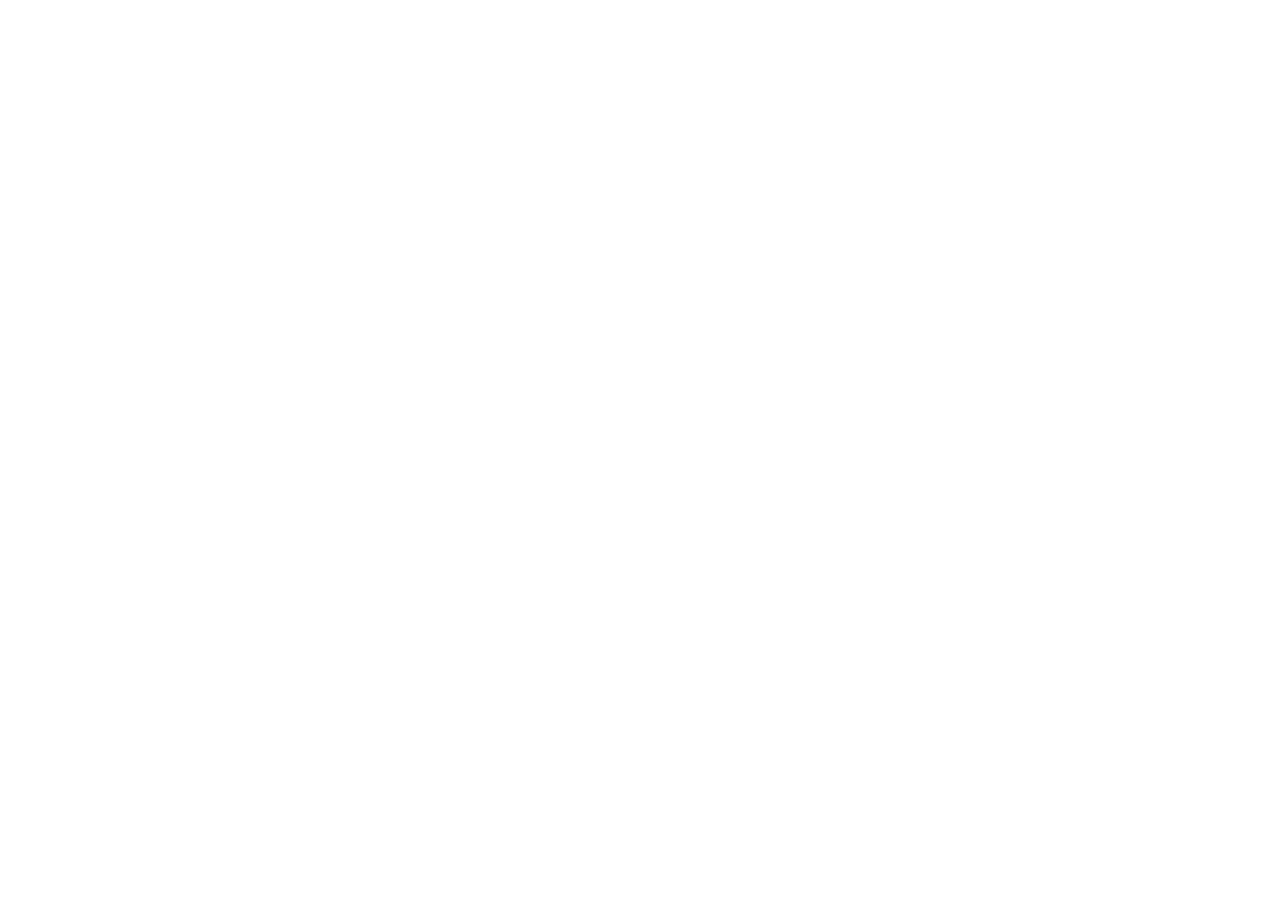
==== index.html @ 191d2262 "Initial commit and add global styles" ====
<!DOCTYPE html>
<html lang="en">
<head>
    <meta charset="UTF-8">
    <meta http-equiv="X-UA-Compatible" content="IE=edge">
    <meta name="viewport" content="width=device-width, initial-scale=1.0">
    <title>Countries</title>

    <!-- Styles -->
    <link rel="stylesheet" href="css/normalize.css">
    <link rel="stylesheet" href="css/styles.css">
</head>
<body>
    

    <script src="js/main.js"></script>
</body>
</html>
---- css/styles.css ----
/* GLOBAL STYLES */

html {
    height: 100%;
    box-sizing: border-box;
    scroll-behavior: smooth;
}

*,
*::before,
*::after {
    box-sizing: inherit;
}

body {
    display: flex;
    flex-direction: column;
    height: 100%;
    padding: 0;
    margin: 0;
    font-size: 16px;
    line-height: 1.5;
    font-family: "Arial", sans-serif;
    background-color: #fff;
    color: #222;
}

img {
    max-width: 100%;
    height: auto;
}

/* CONTAINER */

.container {
    width: 100%;
    max-width: 1200px;
    padding-left: 50px;
    padding-right: 50px;
    margin-right: auto;
    margin-left: auto;
}

/* MAIN-CONTENT */

main {
    flex-grow: 1;
}
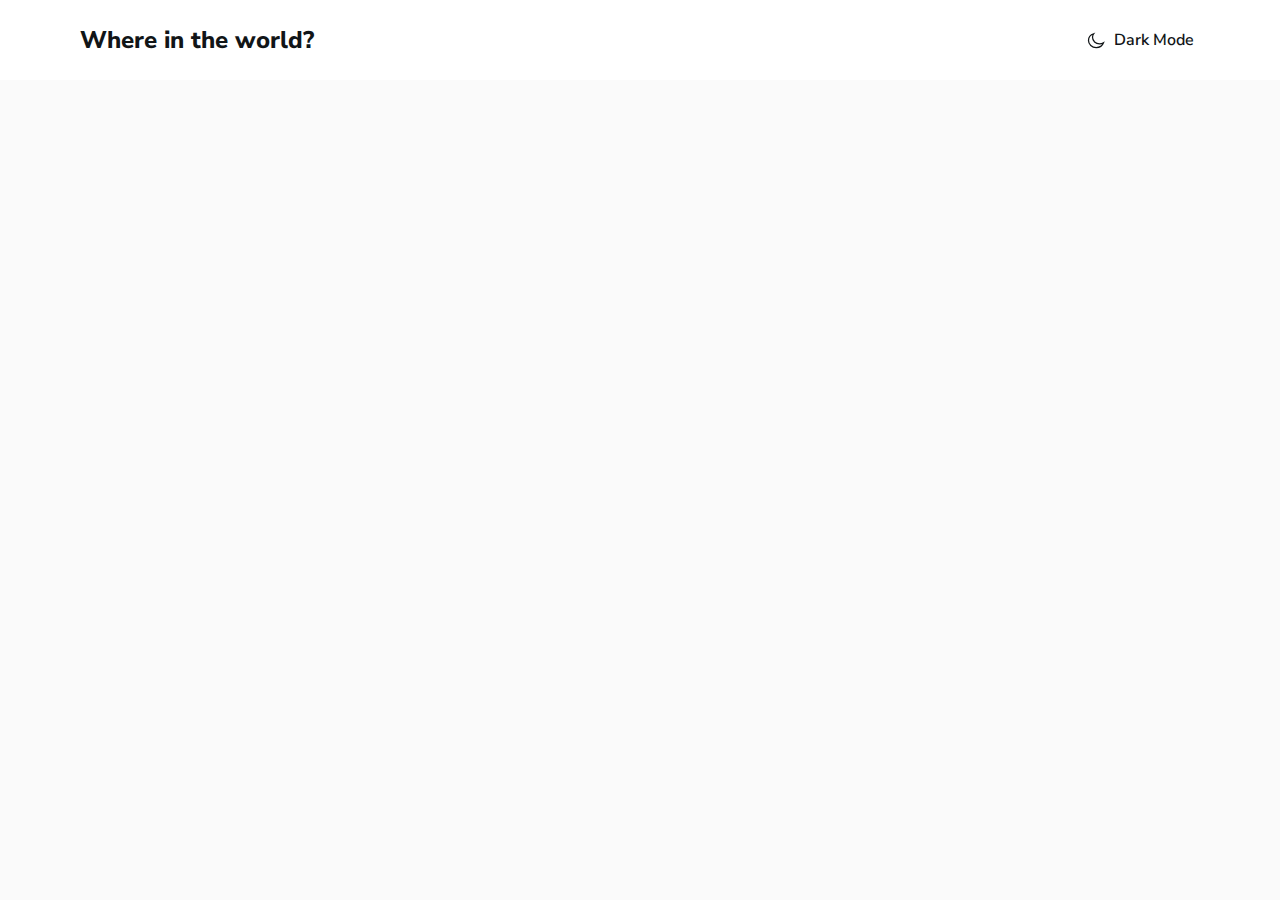
==== commit 15a182eb: "Add site-header" ====
--- a/index.html
+++ b/index.html
@@ -9,10 +9,23 @@
     <!-- Styles -->
     <link rel="stylesheet" href="css/normalize.css">
     <link rel="stylesheet" href="css/styles.css">
+
+
+    <!-- FONTS -->
+    <link rel="preconnect" href="https://fonts.googleapis.com">
+    <link rel="preconnect" href="https://fonts.gstatic.com" crossorigin>
+    <link href="https://fonts.googleapis.com/css2?family=Nunito+Sans:opsz,wght@6..12,300;6..12,400;6..12,600;6..12,800&display=swap" rel="stylesheet">
 </head>
 <body>
-    
-
+    <header class="site-header">
+        <div class="site-header-container container">
+            <h2 class="site-header-heading">Where in the world?</h2>
+            <button class="button" type="button">
+                <img class="button-img" src="img/moon.svg" alt="Light" width="20" height="20">
+                <span>Dark Mode</span>
+            </button>
+        </div>
+    </header>
     <script src="js/main.js"></script>
 </body>
 </html>--- a/css/styles.css
+++ b/css/styles.css
@@ -1,5 +1,12 @@
+/* CUSTOM-PROP */
+:root {
+    --text-color: #111517;
+    --content-bg-color: #fff;
+    --bg-color: #fafafa;
+}
+
+
 /* GLOBAL STYLES */
-
 html {
     height: 100%;
     box-sizing: border-box;
@@ -18,10 +25,10 @@
     height: 100%;
     padding: 0;
     margin: 0;
-    font-size: 16px;
-    line-height: 1.5;
-    font-family: "Arial", sans-serif;
-    background-color: #fff;
+    font-size: 14px;
+    line-height: 16px;
+    font-family: "Nunito sans", "Arial", sans-serif;
+    background-color: var(--bg-color);
     color: #222;
 }
 
@@ -34,9 +41,9 @@
 
 .container {
     width: 100%;
-    max-width: 1200px;
-    padding-left: 50px;
-    padding-right: 50px;
+    max-width: 1440px;
+    padding-left: 80px;
+    padding-right: 80px;
     margin-right: auto;
     margin-left: auto;
 }
@@ -45,4 +52,46 @@
 
 main {
     flex-grow: 1;
+}
+
+
+/* SITE-HEADER */
+.site-header {
+    background-color: var(--content-bg-color);
+}
+
+.site-header-container {
+    display: flex;
+    align-items: center;
+    padding-top: 24px;
+    padding-bottom: 24px;
+}
+
+.site-header-heading {
+    margin: 0;
+    margin-right: auto;
+    color: var(--text-color);
+    font-size: 24px;
+    font-style: normal;
+    font-weight: 800;
+    line-height: normal;
+}
+
+.button {
+    display: flex;
+    align-items: center;
+    background-color: var(--content-bg-color);
+    border: 0;
+    color: var(--text-color);
+    font-size: 16px;
+    font-style: normal;
+    font-weight: 600;
+    line-height: normal;
+}
+
+.button-img {
+    width: 20px;
+    height: 20px;
+    object-fit: cover;
+    margin-right: 8px;
 }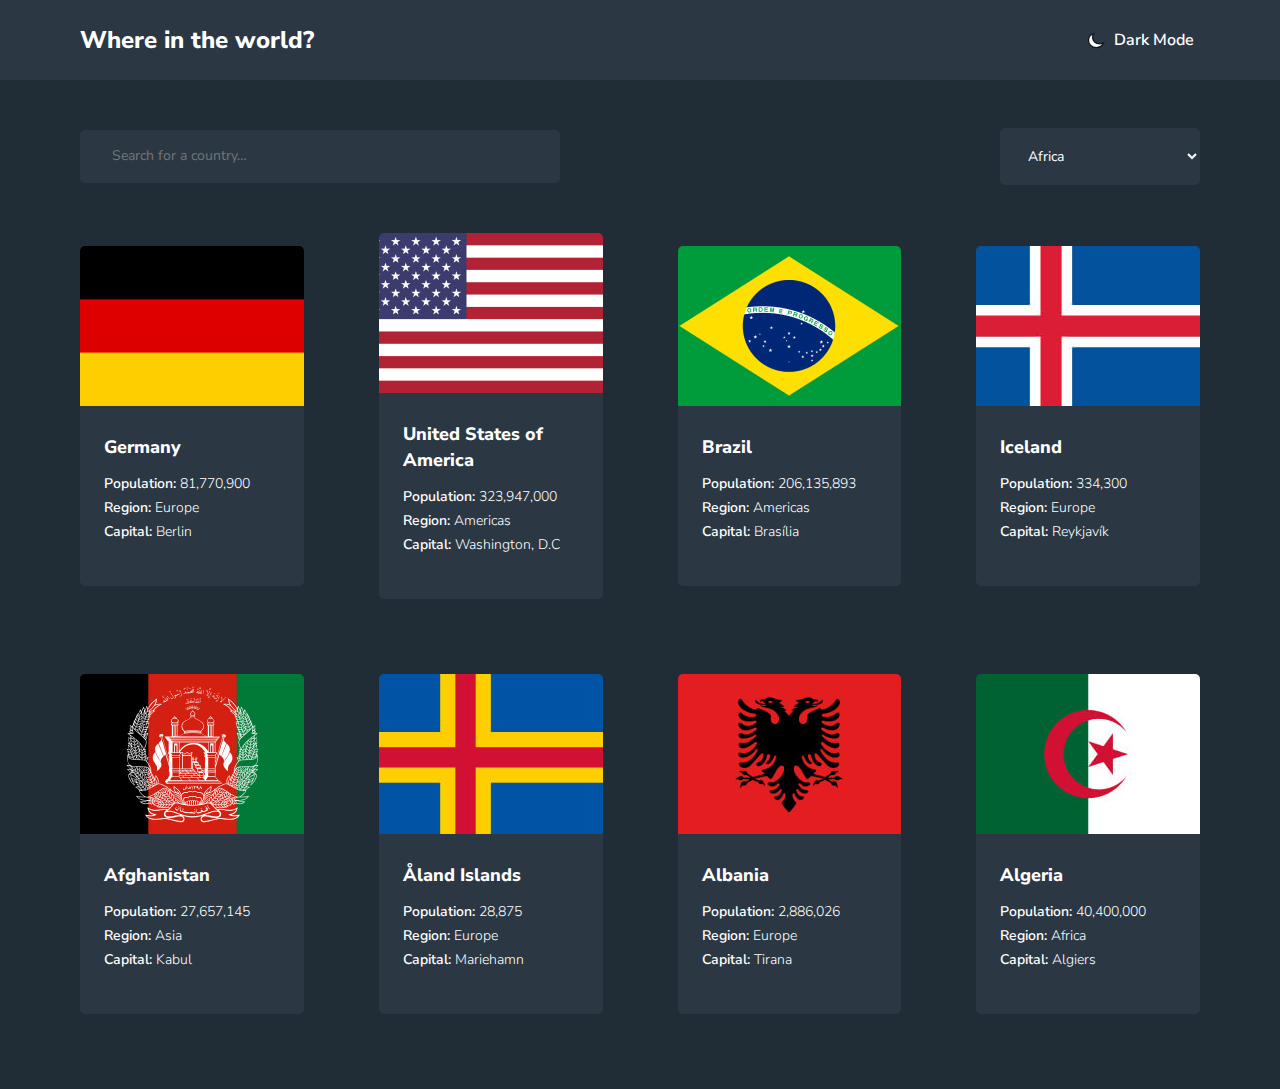
==== commit 01416de5: "Finish firts page of project and start page of detail" ====
--- a/index.html
+++ b/index.html
@@ -16,7 +16,7 @@
     <link rel="preconnect" href="https://fonts.gstatic.com" crossorigin>
     <link href="https://fonts.googleapis.com/css2?family=Nunito+Sans:opsz,wght@6..12,300;6..12,400;6..12,600;6..12,800&display=swap" rel="stylesheet">
 </head>
-<body>
+<body class="dark-mode">
     <header class="site-header">
         <div class="site-header-container container">
             <h2 class="site-header-heading">Where in the world?</h2>
@@ -26,6 +26,105 @@
             </button>
         </div>
     </header>
+
+    <main class="main-content">
+        <section class="form">
+            <div class="container">
+                <!-- FORM -->
+                <form class="search-form" action="https://echo.htmlacademy.ru">
+                    <input class="input-form" type="search" name="search" placeholder="Search for a country…">
+                    <select class="select-form" name="Countries" placeholder="Filter by Region">
+                        <option class="select-form" value="Africa">Africa</option>
+                        <option class="select-form" value="America">America</option>
+                        <option class="select-form" value="Asia">Asia</option>
+                        <option class="select-form" value="Europe">Europe</option>
+                        <option class="select-form" value="Oceania">Oceania</option>
+                    </select>
+                </form>
+            </div>
+        </section>
+
+
+        <!-- COUNTRIES -->
+        <section class="countries">
+            <div class="container">
+                <ul class="countries-list">
+                    <li class="countries-item">
+                        <img class="countries-img" src="img/germany.jpg" alt="Germany" width="267" height="160" srcset="img/germany.jpg 1x, img/germany@2x.jpg 2x">
+                        <div class="countries-info">
+                            <h3 class="countries-name">Germany</h3>
+                            <p class="countries-text">Population: <span class="countries-text-part">81,770,900</span></p>
+                            <p class="countries-text">Region: <span class="countries-text-part">Europe</span></p>
+                            <p class="countries-text">Capital: <span class="countries-text-part">Berlin</span></p>
+                        </div>
+                    </li>
+                    <li class="countries-item">
+                        <img class="countries-img" src="img/usa.jpg" alt="USA" width="267" height="160" srcset="img/usa.jpg 1x, img/usa@2x.jpg 2x">
+                        <div class="countries-info">
+                            <h3 class="countries-name">United States of America</h3>
+                            <p class="countries-text">Population: <span class="countries-text-part">323,947,000</span></p>
+                            <p class="countries-text">Region: <span class="countries-text-part">Americas</span></p>
+                            <p class="countries-text">Capital: <span class="countries-text-part">Washington, D.C</span></p>
+                        </div>
+                    </li>
+                    <li class="countries-item">
+                        <img class="countries-img" src="img/brazil.jpg" alt="Brazil" width="267" height="160" srcset="img/brazil.jpg 1x, img/brazil@2x.jpg 2x">
+                        <div class="countries-info">
+                            <h3 class="countries-name">Brazil</h3>
+                            <p class="countries-text">Population: <span class="countries-text-part">206,135,893</span></p>
+                            <p class="countries-text">Region: <span class="countries-text-part">Americas</span></p>
+                            <p class="countries-text">Capital: <span class="countries-text-part">Brasília</span></p>
+                        </div>
+                    </li>
+                    <li class="countries-item">
+                        <img class="countries-img" src="img/iceland.jpg" alt="Iceland" width="267" height="160" srcset="img/iceland.jpg 1x, img/iceland@2x.jpg 2x">
+                        <div class="countries-info">
+                            <h3 class="countries-name">Iceland</h3>
+                            <p class="countries-text">Population: <span class="countries-text-part">334,300</span></p>
+                            <p class="countries-text">Region: <span class="countries-text-part">Europe</span></p>
+                            <p class="countries-text">Capital: <span class="countries-text-part">Reykjavík</span></p>
+                        </div>
+                    </li>
+                    <li class="countries-item">
+                        <img class="countries-img" src="img/afghanistan.jpg" alt="Afghanistan" width="267" height="160" srcset="img/afghanistan.jpg 1x, img/afghanistan@2x.jpg 2x">
+                        <div class="countries-info">
+                            <h3 class="countries-name">Afghanistan</h3>
+                            <p class="countries-text">Population: <span class="countries-text-part">27,657,145</span></p>
+                            <p class="countries-text">Region: <span class="countries-text-part">Asia</span></p>
+                            <p class="countries-text">Capital: <span class="countries-text-part">Kabul</span></p>
+                        </div>
+                    </li>
+                    <li class="countries-item">
+                        <img class="countries-img" src="img/aland-island.jpg" alt="Åland Islands" width="267" height="160" srcset="img/aland-island.jpg 1x, img/aland-island@2x.jpg 2x">
+                        <div class="countries-info">
+                            <h3 class="countries-name">Åland Islands</h3>
+                            <p class="countries-text">Population: <span class="countries-text-part">28,875</span></p>
+                            <p class="countries-text">Region: <span class="countries-text-part">Europe</span></p>
+                            <p class="countries-text">Capital: <span class="countries-text-part">Mariehamn</span></p>
+                        </div>
+                    </li>
+                    <li class="countries-item">
+                        <img class="countries-img" src="img/albania.jpg" alt="Albania" width="267" height="160" srcset="img/albania.jpg 1x, img/albania@2x.jpg 2x">
+                        <div class="countries-info">
+                            <h3 class="countries-name">Albania</h3>
+                            <p class="countries-text">Population: <span class="countries-text-part">2,886,026</span></p>
+                            <p class="countries-text">Region: <span class="countries-text-part">Europe</span></p>
+                            <p class="countries-text">Capital: <span class="countries-text-part">Tirana</span></p>
+                        </div>
+                    </li>
+                    <li class="countries-item">
+                        <img class="countries-img" src="img/algeria.jpg" alt="Algeria" width="267" height="160" srcset="img/algeria.jpg 1x, img/algeria@2x.jpg 2x">
+                        <div class="countries-info">
+                            <h3 class="countries-name">Algeria</h3>
+                            <p class="countries-text">Population: <span class="countries-text-part">40,400,000</span></p>
+                            <p class="countries-text">Region: <span class="countries-text-part">Africa</span></p>
+                            <p class="countries-text">Capital: <span class="countries-text-part">Algiers</span></p>
+                        </div>
+                    </li>
+                </ul>
+            </div>
+        </section>
+    </main>
     <script src="js/main.js"></script>
 </body>
 </html>--- a/css/styles.css
+++ b/css/styles.css
@@ -3,6 +3,12 @@
     --text-color: #111517;
     --content-bg-color: #fff;
     --bg-color: #fafafa;
+}
+
+.dark-mode {
+    --bg-color: #202C36;
+    --content-bg-color: #2B3844;
+    --text-color: #fff;
 }
 
 
@@ -94,4 +100,145 @@
     height: 20px;
     object-fit: cover;
     margin-right: 8px;
-}+}
+
+
+/* FORM */
+.form {
+    padding-top: 48px;
+    padding-bottom: 48px;
+}
+
+.search-form {
+    display: flex;
+    align-items: center;
+    justify-content: space-between;
+    margin: 0;
+    padding: 0;
+}
+
+.input-form {
+    width: 480px;
+    padding-top: 18px;
+    padding-bottom: 18px;
+    border: 0;
+    border-radius: 5px;
+    background-color: var(--content-bg-color);
+    padding-left: 32px;
+}
+
+/* .input-form::before {
+    width: 18px;
+    height: 18px;
+    margin-right: 24px;
+    margin-left: 32px;
+    background-image: url("../img/search.svg");
+    background-repeat: no-repeat;
+    background-size: contain;
+    background-position: center center;
+    content: "";
+} */
+
+.select-form {
+    width: 200px;
+    padding: 18px 24px;
+    border: 0;
+    border-radius: 5px;
+    background-color: var(--content-bg-color);
+    color: var(--text-color);
+    font-style: normal;
+    font-weight: 400;
+    line-height: 20px; 
+}
+
+
+/* COUNTRIES */
+.countries {
+    padding: 0;
+    margin: 0;
+}
+
+.countries-list {
+    display: flex;
+    align-items: center;
+    flex-wrap: wrap;
+    padding: 0;
+    margin: 0;
+    margin-left: -75px;
+    list-style: none;
+}
+
+.countries-item {
+    width: calc(100% / 4 - 75px);
+    margin-left: 75px;
+    margin-bottom: 75px;
+    border-radius: 5px;
+    background-color: var(--content-bg-color);
+}
+
+.countries-img {
+    width: 267px;
+    height: 160px;
+    object-fit: cover;
+    border-radius: 5px 5px 0 0;
+}
+
+.countries-info {
+    padding-top: 24px;
+    padding-left: 24px;
+    padding-bottom: 46px;
+}
+
+.countries-name {
+    margin-top: 0;
+    margin-bottom: 16px;
+    color: var(--text-color);
+    font-size: 18px;
+    font-style: normal;
+    font-weight: 800;
+    line-height: 26px; /* 144.444% */
+}
+
+.countries-text {
+    margin: 0;
+    color: var(--text-color);
+    font-style: normal;
+    font-weight: 600;
+    line-height: 16px; 
+}
+
+.countries-text:not(:last-child) {
+    margin-bottom: 8px;
+}
+
+.countries-text-part {
+    font-weight: 300;
+}
+
+
+/* DETAIL */
+.detail {
+    background-color: var(--bg-color);
+}
+
+.back {
+    padding-top: 90px;
+    padding-bottom: 90px;
+    padding-left: 32px;
+    font-size: 16px;
+    font-style: normal;
+    font-weight: 300;
+    line-height: 20px; /* 125% */
+}
+
+.icon-back {
+    width: 20px;
+    height: 20px;
+    object-fit: contain;
+}
+
+.back-link {
+    display: inline-block;
+    color: var(--text-color);
+    text-decoration: none;
+}
